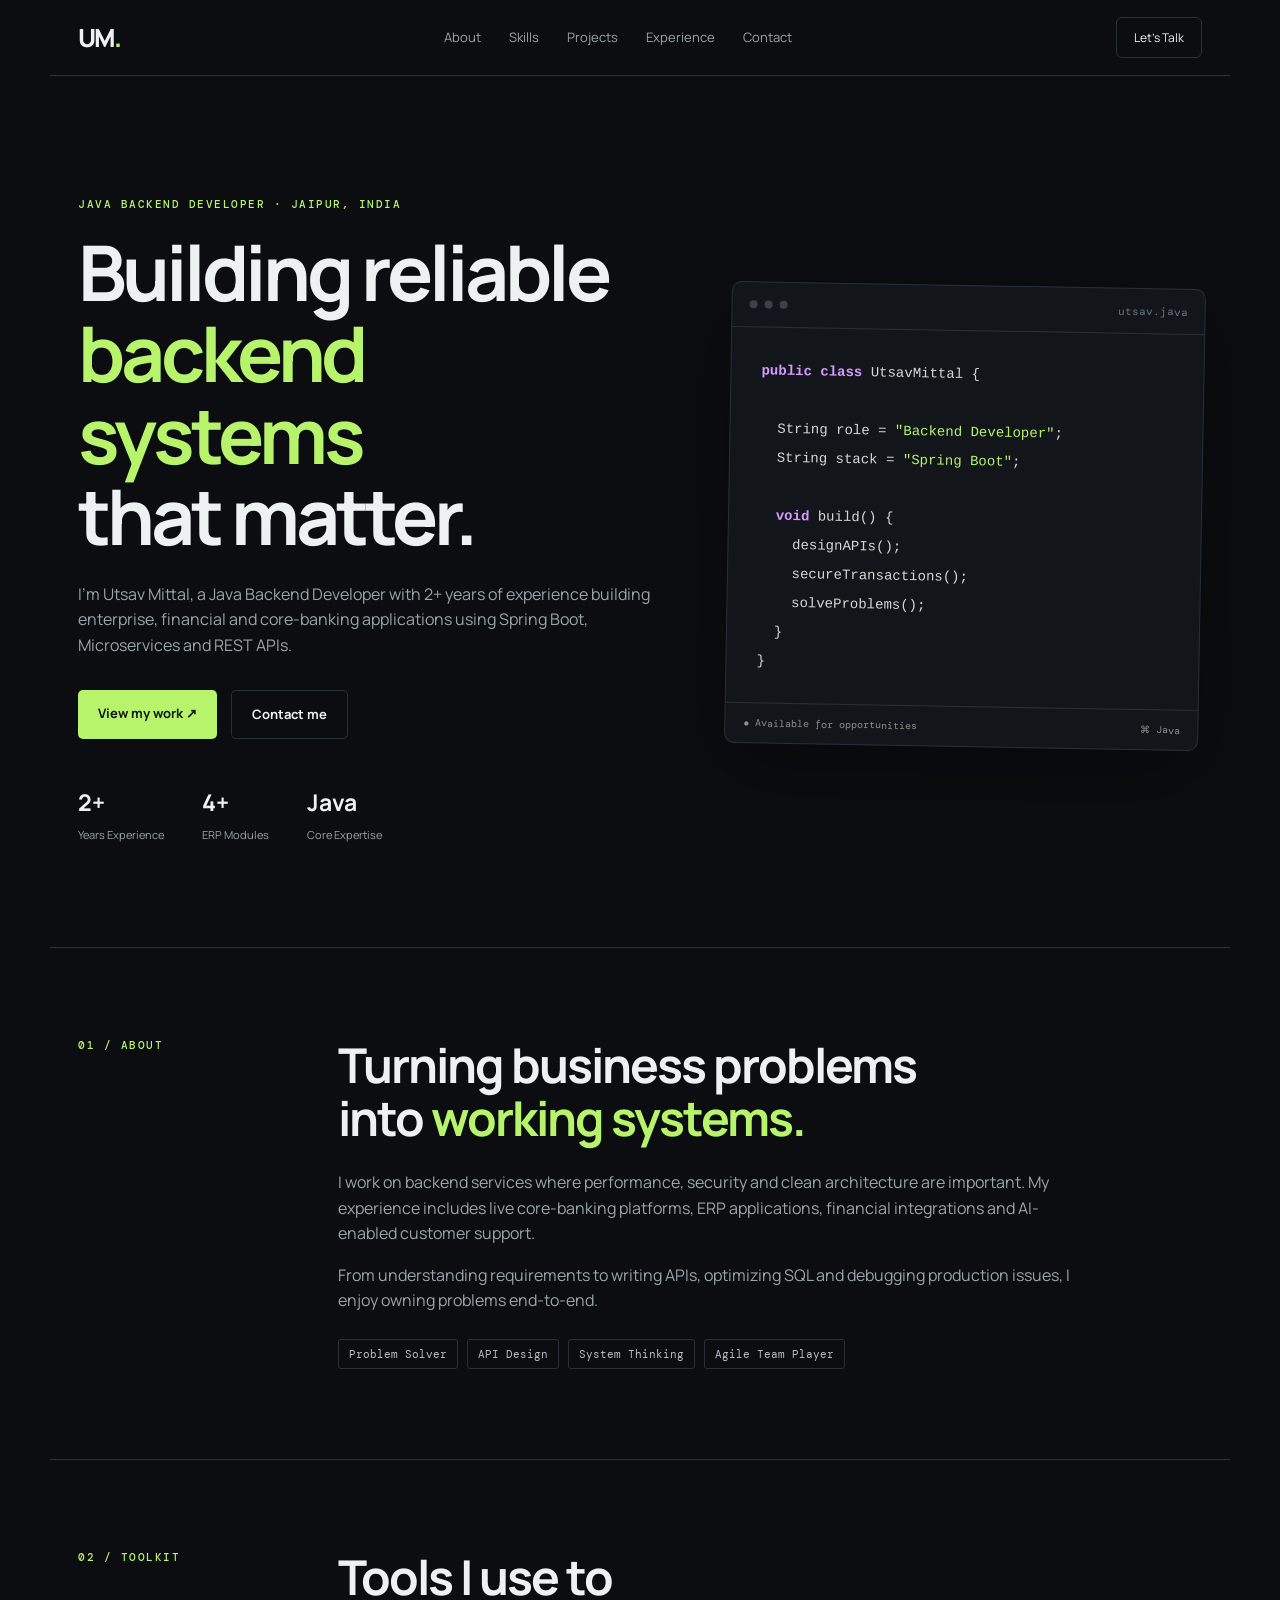
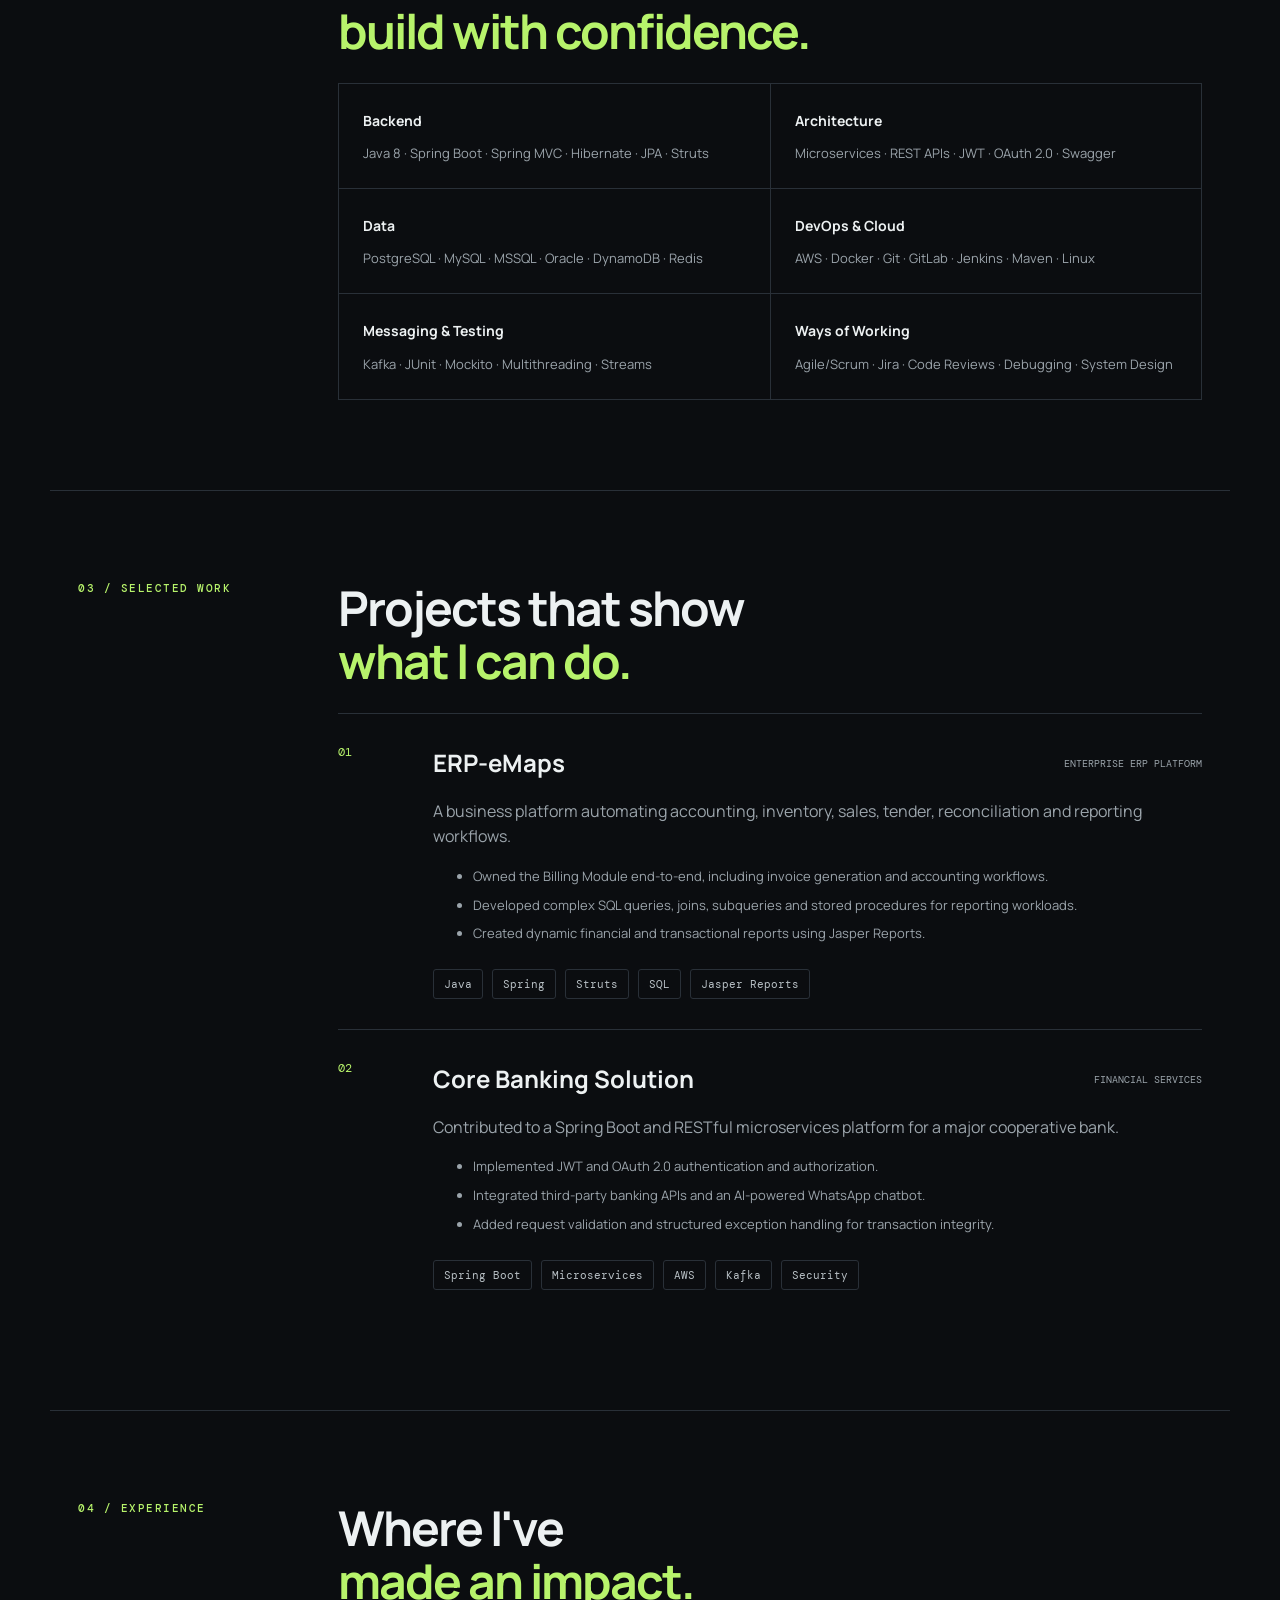
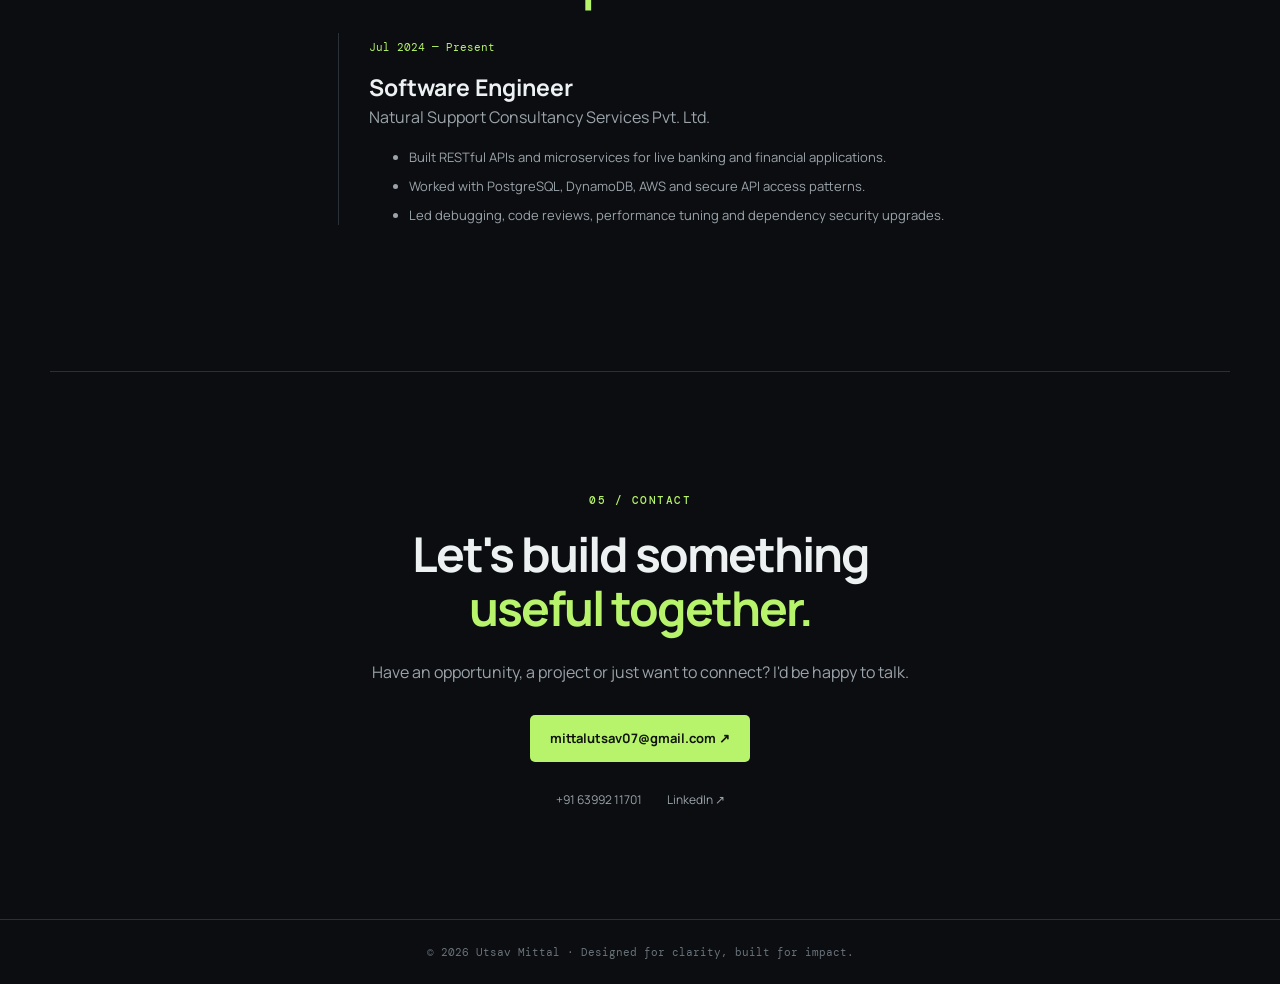
==== index.html @ 53b6adb3 "Add files via upload" ====
<!DOCTYPE html>
<html lang="en">
<head>
  <meta charset="UTF-8">
  <meta name="viewport" content="width=device-width, initial-scale=1.0">
  <title>Utsav Mittal | Java Backend Developer</title>
  <meta name="description" content="Portfolio of Utsav Mittal, Java Backend Developer specializing in Spring Boot, Microservices and Core Banking Systems.">
  <link rel="stylesheet" href="style.css">
</head>
<body>
  <header class="nav">
    <a class="brand" href="#home">UM<span>.</span></a>
    <nav>
      <a href="#about">About</a>
      <a href="#skills">Skills</a>
      <a href="#projects">Projects</a>
      <a href="#experience">Experience</a>
      <a href="#contact">Contact</a>
    </nav>
    <a class="nav-btn" href="mailto:mittalutsav07@gmail.com">Let's Talk</a>
  </header>

  <main>
    <section id="home" class="hero">
      <div class="hero-copy">
        <p class="eyebrow">JAVA BACKEND DEVELOPER · JAIPUR, INDIA</p>
        <h1>Building reliable<br><span>backend systems</span><br>that matter.</h1>
        <p class="lead">I’m Utsav Mittal, a Java Backend Developer with 2+ years of experience building enterprise, financial and core-banking applications using Spring Boot, Microservices and REST APIs.</p>
        <div class="actions">
          <a class="primary" href="#projects">View my work <span>↗</span></a>
          <a class="secondary" href="mailto:mittalutsav07@gmail.com">Contact me</a>
        </div>
        <div class="quick-stats">
          <div><strong>2+</strong><small>Years Experience</small></div>
          <div><strong>4+</strong><small>ERP Modules</small></div>
          <div><strong>Java</strong><small>Core Expertise</small></div>
        </div>
      </div>
      <div class="hero-card">
        <div class="terminal-top"><i></i><i></i><i></i><span>utsav.java</span></div>
        <pre><code><b>public class</b> UtsavMittal {

  String role = <em>"Backend Developer"</em>;
  String stack = <em>"Spring Boot"</em>;

  <b>void</b> build() {
    designAPIs();
    secureTransactions();
    solveProblems();
  }
}</code></pre>
        <div class="card-footer"><span>● Available for opportunities</span><span>⌘ Java</span></div>
      </div>
    </section>

    <section id="about" class="section about">
      <div class="section-label">01 / ABOUT</div>
      <div>
        <h2>Turning business problems<br>into <span>working systems.</span></h2>
        <p>I work on backend services where performance, security and clean architecture are important. My experience includes live core-banking platforms, ERP applications, financial integrations and AI-enabled customer support.</p>
        <p>From understanding requirements to writing APIs, optimizing SQL and debugging production issues, I enjoy owning problems end-to-end.</p>
        <div class="tags"><span>Problem Solver</span><span>API Design</span><span>System Thinking</span><span>Agile Team Player</span></div>
      </div>
    </section>

    <section id="skills" class="section">
      <div class="section-label">02 / TOOLKIT</div>
      <div>
        <h2>Tools I use to<br><span>build with confidence.</span></h2>
        <div class="skill-grid">
          <article><b>Backend</b><p>Java 8 · Spring Boot · Spring MVC · Hibernate · JPA · Struts</p></article>
          <article><b>Architecture</b><p>Microservices · REST APIs · JWT · OAuth 2.0 · Swagger</p></article>
          <article><b>Data</b><p>PostgreSQL · MySQL · MSSQL · Oracle · DynamoDB · Redis</p></article>
          <article><b>DevOps & Cloud</b><p>AWS · Docker · Git · GitLab · Jenkins · Maven · Linux</p></article>
          <article><b>Messaging & Testing</b><p>Kafka · JUnit · Mockito · Multithreading · Streams</p></article>
          <article><b>Ways of Working</b><p>Agile/Scrum · Jira · Code Reviews · Debugging · System Design</p></article>
        </div>
      </div>
    </section>

    <section id="projects" class="section projects">
      <div class="section-label">03 / SELECTED WORK</div>
      <div>
        <h2>Projects that show<br><span>what I can do.</span></h2>
        <article class="project">
          <div class="project-number">01</div>
          <div class="project-body">
            <div class="project-head"><h3>ERP-eMaps</h3><span>Enterprise ERP Platform</span></div>
            <p>A business platform automating accounting, inventory, sales, tender, reconciliation and reporting workflows.</p>
            <ul><li>Owned the Billing Module end-to-end, including invoice generation and accounting workflows.</li><li>Developed complex SQL queries, joins, subqueries and stored procedures for reporting workloads.</li><li>Created dynamic financial and transactional reports using Jasper Reports.</li></ul>
            <div class="project-tags"><span>Java</span><span>Spring</span><span>Struts</span><span>SQL</span><span>Jasper Reports</span></div>
          </div>
        </article>
        <article class="project">
          <div class="project-number">02</div>
          <div class="project-body">
            <div class="project-head"><h3>Core Banking Solution</h3><span>Financial Services</span></div>
            <p>Contributed to a Spring Boot and RESTful microservices platform for a major cooperative bank.</p>
            <ul><li>Implemented JWT and OAuth 2.0 authentication and authorization.</li><li>Integrated third-party banking APIs and an AI-powered WhatsApp chatbot.</li><li>Added request validation and structured exception handling for transaction integrity.</li></ul>
            <div class="project-tags"><span>Spring Boot</span><span>Microservices</span><span>AWS</span><span>Kafka</span><span>Security</span></div>
          </div>
        </article>
      </div>
    </section>

    <section id="experience" class="section experience">
      <div class="section-label">04 / EXPERIENCE</div>
      <div>
        <h2>Where I've<br><span>made an impact.</span></h2>
        <div class="timeline">
          <div class="time-item"><span>Jul 2024 — Present</span><h3>Software Engineer</h3><p>Natural Support Consultancy Services Pvt. Ltd.</p><ul><li>Built RESTful APIs and microservices for live banking and financial applications.</li><li>Worked with PostgreSQL, DynamoDB, AWS and secure API access patterns.</li><li>Led debugging, code reviews, performance tuning and dependency security upgrades.</li></ul></div>
        </div>
      </div>
    </section>

    <section id="contact" class="contact">
      <p class="eyebrow">05 / CONTACT</p>
      <h2>Let's build something<br><span>useful together.</span></h2>
      <p>Have an opportunity, a project or just want to connect? I'd be happy to talk.</p>
      <a class="primary" href="mailto:mittalutsav07@gmail.com">mittalutsav07@gmail.com ↗</a>
      <div class="contact-links"><a href="tel:6399211701">+91 63992 11701</a><a href="https://linkedin.com/in/utsav-mittal-8a2a79371" target="_blank">LinkedIn ↗</a></div>
    </section>
  </main>
  <footer>© 2026 Utsav Mittal · Designed for clarity, built for impact.</footer>
  <script src="script.js"></script>
</body>
</html>
---- style.css ----
@import url('https://fonts.googleapis.com/css2?family=DM+Mono:wght@400;500&family=Manrope:wght@400;500;600;700;800&display=swap');
:root{--bg:#0b0d10;--panel:#12161b;--text:#edf1f2;--muted:#9ba4ab;--line:#293038;--accent:#b7f36b}
*{box-sizing:border-box}html{scroll-behavior:smooth}body{margin:0;background:var(--bg);color:var(--text);font-family:Manrope,Arial,sans-serif;line-height:1.6}a{color:inherit;text-decoration:none}.nav{height:76px;display:flex;align-items:center;justify-content:space-between;max-width:1180px;margin:auto;padding:0 28px;border-bottom:1px solid var(--line)}.brand{font-size:25px;font-weight:800;letter-spacing:-2px}.brand span,h1 span,h2 span{color:var(--accent)}nav{display:flex;gap:28px;color:var(--muted);font-size:13px}nav a:hover{color:var(--text)}.nav-btn{border:1px solid var(--line);padding:10px 17px;border-radius:6px;font-size:12px}.hero{max-width:1180px;margin:auto;padding:110px 28px 100px;display:grid;grid-template-columns:1.1fr .9fr;gap:70px;align-items:center}.eyebrow,.section-label{font:500 11px 'DM Mono',monospace;letter-spacing:1.5px;color:var(--accent)}h1{font-size:clamp(45px,6vw,78px);line-height:1.06;letter-spacing:-4px;margin:20px 0 25px}h2{font-size:clamp(30px,4vw,48px);line-height:1.12;letter-spacing:-2px;margin:0 0 25px}.lead{color:var(--muted);max-width:590px;font-size:16px}.actions{display:flex;gap:14px;margin:32px 0 45px}.primary,.secondary{display:inline-block;padding:13px 20px;border-radius:5px;font-size:13px;font-weight:700}.primary{background:var(--accent);color:#10140c}.secondary{border:1px solid var(--line)}.quick-stats{display:flex;gap:38px}.quick-stats strong{display:block;font-size:23px}.quick-stats small{color:var(--muted);font-size:11px}.hero-card{background:var(--panel);border:1px solid var(--line);border-radius:10px;box-shadow:0 25px 80px #0005;overflow:hidden;transform:rotate(1deg)}.terminal-top{height:45px;border-bottom:1px solid var(--line);display:flex;align-items:center;gap:7px;padding:0 17px;color:#68727a;font:11px 'DM Mono'}.terminal-top i{width:8px;height:8px;border-radius:50%;background:#39424a}.terminal-top span{margin-left:auto}.hero-card pre{padding:28px 30px;margin:0;min-height:280px;font:14px/2 'DM Mono',monospace;color:#d3d9d5}.hero-card b{color:#d49bff}.hero-card em{color:var(--accent);font-style:normal}.card-footer{border-top:1px solid var(--line);padding:13px 18px;font:10px 'DM Mono';color:#87918a;display:flex;justify-content:space-between}.section{max-width:1180px;margin:auto;padding:90px 28px;display:grid;grid-template-columns:190px 1fr;gap:70px;border-top:1px solid var(--line)}.section p{color:var(--muted);max-width:750px}.tags,.project-tags{display:flex;flex-wrap:wrap;gap:9px;margin-top:25px}.tags span,.project-tags span{font:11px 'DM Mono';border:1px solid var(--line);padding:7px 10px;border-radius:3px;color:#b8c0c5}.skill-grid{display:grid;grid-template-columns:repeat(2,1fr);gap:1px;background:var(--line);border:1px solid var(--line)}.skill-grid article{background:var(--bg);padding:24px}.skill-grid b{font-size:14px}.skill-grid p{font-size:13px;margin:10px 0 0}.project{display:grid;grid-template-columns:70px 1fr;gap:25px;padding:30px 0;border-top:1px solid var(--line)}.project-number{font:12px 'DM Mono';color:var(--accent)}.project-head{display:flex;justify-content:space-between;gap:15px;align-items:center}.project h3{font-size:24px;margin:0}.project-head span{font:10px 'DM Mono';color:var(--muted);text-transform:uppercase}.project li{color:var(--muted);font-size:13px;margin:8px 0}.timeline{border-left:1px solid var(--line);padding-left:30px}.time-item>span{font:11px 'DM Mono';color:var(--accent)}.time-item h3{font-size:23px;margin:10px 0 0}.time-item p{margin-top:0}.time-item li{color:var(--muted);font-size:13px;margin:8px 0}.contact{max-width:1180px;margin:40px auto 0;padding:110px 28px;text-align:center;border-top:1px solid var(--line)}.contact h2{margin-top:20px}.contact>p:not(.eyebrow){color:var(--muted);margin:0 auto 30px}.contact-links{display:flex;justify-content:center;gap:25px;margin-top:28px;color:var(--muted);font-size:12px}.contact-links a:hover{color:var(--accent)}footer{text-align:center;border-top:1px solid var(--line);padding:25px;color:#69737b;font:11px 'DM Mono'}@media(max-width:800px){nav{display:none}.hero{grid-template-columns:1fr;padding-top:70px;gap:35px}.hero-card{transform:none}.section{grid-template-columns:1fr;gap:25px;padding:65px 28px}.section-label{margin-bottom:0}.skill-grid{grid-template-columns:1fr}.project-head{display:block}.project-head span{display:block;margin-top:8px}.project{grid-template-columns:35px 1fr}.quick-stats{gap:20px}.nav{padding:0 20px}.hero{padding-left:20px;padding-right:20px}.contact{padding:75px 20px}}
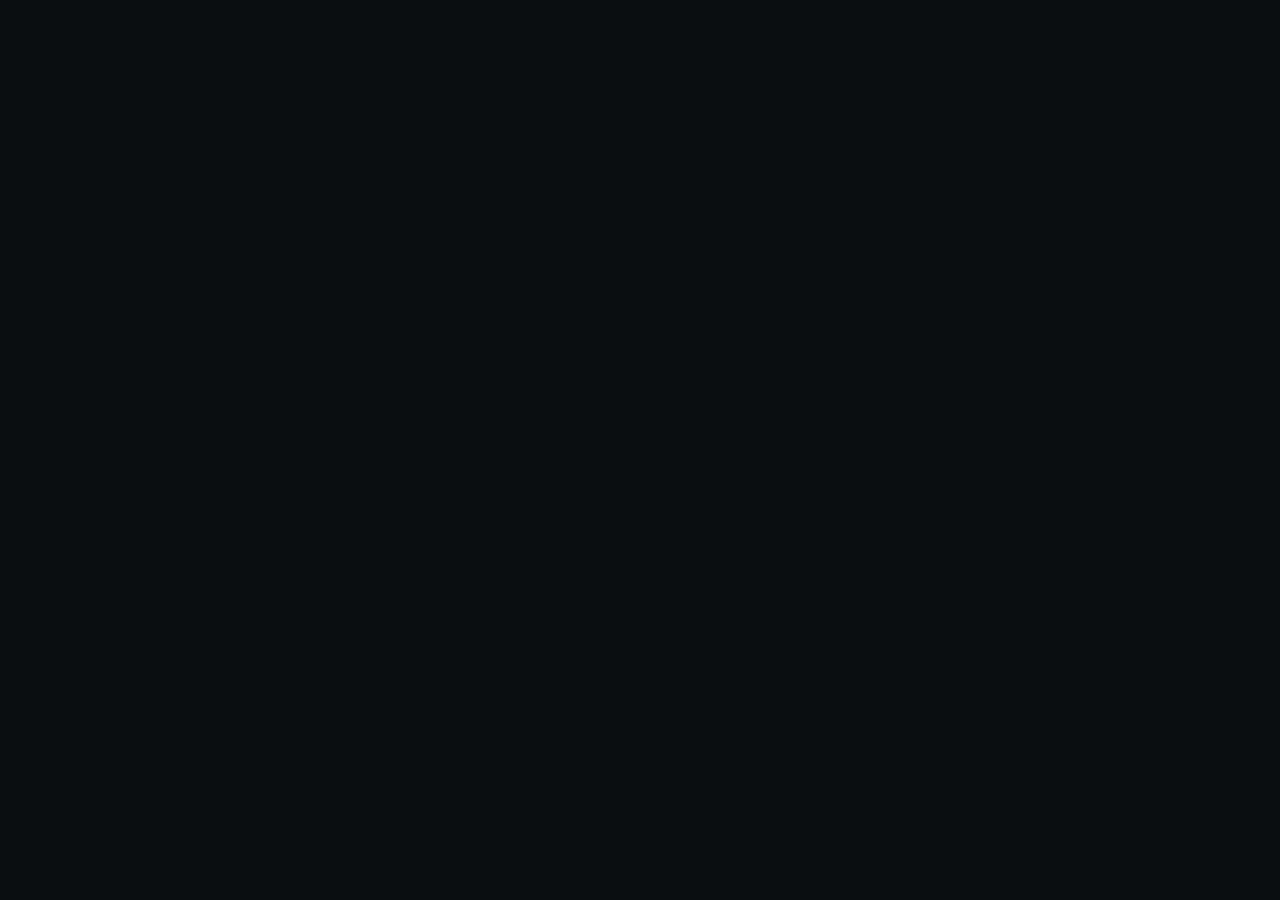
==== commit af6d6942: "Add files via upload" ====
--- a/index.html
+++ b/index.html
@@ -1,127 +1,5 @@
-<!DOCTYPE html>
-<html lang="en">
-<head>
-  <meta charset="UTF-8">
-  <meta name="viewport" content="width=device-width, initial-scale=1.0">
-  <title>Utsav Mittal | Java Backend Developer</title>
-  <meta name="description" content="Portfolio of Utsav Mittal, Java Backend Developer specializing in Spring Boot, Microservices and Core Banking Systems.">
-  <link rel="stylesheet" href="style.css">
-</head>
-<body>
-  <header class="nav">
-    <a class="brand" href="#home">UM<span>.</span></a>
-    <nav>
-      <a href="#about">About</a>
-      <a href="#skills">Skills</a>
-      <a href="#projects">Projects</a>
-      <a href="#experience">Experience</a>
-      <a href="#contact">Contact</a>
-    </nav>
-    <a class="nav-btn" href="mailto:mittalutsav07@gmail.com">Let's Talk</a>
-  </header>
-
-  <main>
-    <section id="home" class="hero">
-      <div class="hero-copy">
-        <p class="eyebrow">JAVA BACKEND DEVELOPER · JAIPUR, INDIA</p>
-        <h1>Building reliable<br><span>backend systems</span><br>that matter.</h1>
-        <p class="lead">I’m Utsav Mittal, a Java Backend Developer with 2+ years of experience building enterprise, financial and core-banking applications using Spring Boot, Microservices and REST APIs.</p>
-        <div class="actions">
-          <a class="primary" href="#projects">View my work <span>↗</span></a>
-          <a class="secondary" href="mailto:mittalutsav07@gmail.com">Contact me</a>
-        </div>
-        <div class="quick-stats">
-          <div><strong>2+</strong><small>Years Experience</small></div>
-          <div><strong>4+</strong><small>ERP Modules</small></div>
-          <div><strong>Java</strong><small>Core Expertise</small></div>
-        </div>
-      </div>
-      <div class="hero-card">
-        <div class="terminal-top"><i></i><i></i><i></i><span>utsav.java</span></div>
-        <pre><code><b>public class</b> UtsavMittal {
-
-  String role = <em>"Backend Developer"</em>;
-  String stack = <em>"Spring Boot"</em>;
-
-  <b>void</b> build() {
-    designAPIs();
-    secureTransactions();
-    solveProblems();
-  }
-}</code></pre>
-        <div class="card-footer"><span>● Available for opportunities</span><span>⌘ Java</span></div>
-      </div>
-    </section>
-
-    <section id="about" class="section about">
-      <div class="section-label">01 / ABOUT</div>
-      <div>
-        <h2>Turning business problems<br>into <span>working systems.</span></h2>
-        <p>I work on backend services where performance, security and clean architecture are important. My experience includes live core-banking platforms, ERP applications, financial integrations and AI-enabled customer support.</p>
-        <p>From understanding requirements to writing APIs, optimizing SQL and debugging production issues, I enjoy owning problems end-to-end.</p>
-        <div class="tags"><span>Problem Solver</span><span>API Design</span><span>System Thinking</span><span>Agile Team Player</span></div>
-      </div>
-    </section>
-
-    <section id="skills" class="section">
-      <div class="section-label">02 / TOOLKIT</div>
-      <div>
-        <h2>Tools I use to<br><span>build with confidence.</span></h2>
-        <div class="skill-grid">
-          <article><b>Backend</b><p>Java 8 · Spring Boot · Spring MVC · Hibernate · JPA · Struts</p></article>
-          <article><b>Architecture</b><p>Microservices · REST APIs · JWT · OAuth 2.0 · Swagger</p></article>
-          <article><b>Data</b><p>PostgreSQL · MySQL · MSSQL · Oracle · DynamoDB · Redis</p></article>
-          <article><b>DevOps & Cloud</b><p>AWS · Docker · Git · GitLab · Jenkins · Maven · Linux</p></article>
-          <article><b>Messaging & Testing</b><p>Kafka · JUnit · Mockito · Multithreading · Streams</p></article>
-          <article><b>Ways of Working</b><p>Agile/Scrum · Jira · Code Reviews · Debugging · System Design</p></article>
-        </div>
-      </div>
-    </section>
-
-    <section id="projects" class="section projects">
-      <div class="section-label">03 / SELECTED WORK</div>
-      <div>
-        <h2>Projects that show<br><span>what I can do.</span></h2>
-        <article class="project">
-          <div class="project-number">01</div>
-          <div class="project-body">
-            <div class="project-head"><h3>ERP-eMaps</h3><span>Enterprise ERP Platform</span></div>
-            <p>A business platform automating accounting, inventory, sales, tender, reconciliation and reporting workflows.</p>
-            <ul><li>Owned the Billing Module end-to-end, including invoice generation and accounting workflows.</li><li>Developed complex SQL queries, joins, subqueries and stored procedures for reporting workloads.</li><li>Created dynamic financial and transactional reports using Jasper Reports.</li></ul>
-            <div class="project-tags"><span>Java</span><span>Spring</span><span>Struts</span><span>SQL</span><span>Jasper Reports</span></div>
-          </div>
-        </article>
-        <article class="project">
-          <div class="project-number">02</div>
-          <div class="project-body">
-            <div class="project-head"><h3>Core Banking Solution</h3><span>Financial Services</span></div>
-            <p>Contributed to a Spring Boot and RESTful microservices platform for a major cooperative bank.</p>
-            <ul><li>Implemented JWT and OAuth 2.0 authentication and authorization.</li><li>Integrated third-party banking APIs and an AI-powered WhatsApp chatbot.</li><li>Added request validation and structured exception handling for transaction integrity.</li></ul>
-            <div class="project-tags"><span>Spring Boot</span><span>Microservices</span><span>AWS</span><span>Kafka</span><span>Security</span></div>
-          </div>
-        </article>
-      </div>
-    </section>
-
-    <section id="experience" class="section experience">
-      <div class="section-label">04 / EXPERIENCE</div>
-      <div>
-        <h2>Where I've<br><span>made an impact.</span></h2>
-        <div class="timeline">
-          <div class="time-item"><span>Jul 2024 — Present</span><h3>Software Engineer</h3><p>Natural Support Consultancy Services Pvt. Ltd.</p><ul><li>Built RESTful APIs and microservices for live banking and financial applications.</li><li>Worked with PostgreSQL, DynamoDB, AWS and secure API access patterns.</li><li>Led debugging, code reviews, performance tuning and dependency security upgrades.</li></ul></div>
-        </div>
-      </div>
-    </section>
-
-    <section id="contact" class="contact">
-      <p class="eyebrow">05 / CONTACT</p>
-      <h2>Let's build something<br><span>useful together.</span></h2>
-      <p>Have an opportunity, a project or just want to connect? I'd be happy to talk.</p>
-      <a class="primary" href="mailto:mittalutsav07@gmail.com">mittalutsav07@gmail.com ↗</a>
-      <div class="contact-links"><a href="tel:6399211701">+91 63992 11701</a><a href="https://linkedin.com/in/utsav-mittal-8a2a79371" target="_blank">LinkedIn ↗</a></div>
-    </section>
-  </main>
-  <footer>© 2026 Utsav Mittal · Designed for clarity, built for impact.</footer>
-  <script src="script.js"></script>
-</body>
-</html>+<!doctype html><html><head><meta charset="UTF-8"><meta name="viewport" content="width=device-width,initial-scale=1"><title>Utsav Mittal | Portfolio</title><link rel="stylesheet" href="styles.css"></head><body><div id="root"></div><script>
+const data={v1:{label:'V1 · Clean',intro:'Building reliable backend systems that matter.',desc:'Java Backend Developer with 2+ years of experience building enterprise, financial and core-banking applications using Spring Boot, Microservices and REST APIs.',accent:'clean'},v2:{label:'V2 · Minimal',intro:'Simple interfaces. Strong backend thinking.',desc:'A focused portfolio for quick recruiter scanning, highlighting Java, Spring Boot, SQL and enterprise application experience.',accent:'minimal'},v3:{label:'V3 · Case Studies',intro:'Engineering secure systems for real-world problems.',desc:'I design APIs, services and integrations that turn complex business workflows into dependable products—with a focus on security, performance and maintainability.',accent:'case'}};
+let v=(location.pathname.match(/\/(v2|v3)(?:\/|$)/)||[])[1]||'v1';
+function render(){let d=data[v];document.body.innerHTML='<div class="app '+d.accent+'"><header class="nav"><a class="brand" href="/">UM<span>.</span></a><nav><a href="#about">About</a><a href="#skills">Skills</a><a href="#projects">Projects</a><a href="#experience">Experience</a><a href="#contact">Contact</a></nav><div class="version-switch">'+['v1','v2','v3'].map(x=>'<button class="'+(x==v?'active':'')+'" onclick="location.href=\''+(x=='v1'?'/':'/'+x+'/')+'\'">'+x.toUpperCase()+'</button>').join('')+'</div></header><main><section id="home" class="hero"><div><p class="eyebrow">JAVA BACKEND DEVELOPER · JAIPUR, INDIA</p><h1>'+d.intro+'</h1><p class="lead">'+d.desc+'</p><div class="actions"><a class="primary" href="#projects">View my work ↗</a><a class="secondary" href="mailto:mittalutsav07@gmail.com">Contact me</a></div><div class="stats"><div><b>2+</b><small>Years Experience</small></div><div><b>4+</b><small>ERP Modules</small></div><div><b>Java</b><small>Core Expertise</small></div></div></div><div class="terminal"><div class="dots"><i></i><i></i><i></i><span>UtsavMittal.java</span></div><pre><code><b>public class</b> UtsavMittal {\n\n String role = <em>"Backend Developer"</em>;\n String stack = <em>"Spring Boot"</em>;\n\n <b>void</b> build() {\n designAPIs();\n secureTransactions();\n solveProblems();\n }\n}</code></pre><div class="terminal-foot">● Available for opportunities <span>⌘ Java</span></div></div></section><section id="about" class="section"><label>01 / ABOUT</label><div><h2>Turning business problems into <span>working systems.</span></h2><p>I work on backend services where performance, security and clean architecture are important. My experience includes live core-banking platforms, ERP applications, financial integrations and AI-enabled customer support.</p><p>From understanding requirements to writing APIs, optimizing SQL and debugging production issues, I enjoy owning problems end-to-end.</p><div class="tags"><span>Problem Solver</span><span>API Design</span><span>System Thinking</span><span>Agile Team Player</span></div></div></section><section id="skills" class="section"><label>02 / TOOLKIT</label><div><h2>Tools I use to <span>build with confidence.</span></h2><div class="grid">'+[['Backend','Java 8 · Spring Boot · Spring MVC · Hibernate · JPA · Struts'],['Architecture','Microservices · REST APIs · JWT · OAuth 2.0 · Swagger'],['Data','PostgreSQL · MySQL · MSSQL · Oracle · DynamoDB · Redis'],['DevOps & Cloud','AWS · Docker · Git · GitLab · Jenkins · Maven · Linux'],['Messaging & Testing','Kafka · JUnit · Mockito · Multithreading · Streams'],['Ways of Working','Agile/Scrum · Jira · Code Reviews · Debugging · System Design']].map(x=>'<article><b>'+x[0]+'</b><p>'+x[1]+'</p></article>').join('')+'</div></div></section><section id="projects" class="section"><label>03 / SELECTED WORK</label><div><h2>Projects that show <span>what I can do.</span></h2><article class="project"><div class="num">01</div><div><div class="project-title"><h3>ERP-eMaps</h3><span>Enterprise ERP Platform</span></div><p>A business platform automating accounting, inventory, sales, tender, reconciliation and reporting workflows.</p><ul><li>Owned Billing Module end-to-end, including invoice generation and accounting workflows.</li><li>Developed complex SQL queries, joins, subqueries and stored procedures.</li><li>Created dynamic financial and transactional reports using Jasper Reports.</li></ul><div class="tags"><span>Java</span><span>Spring</span><span>Struts</span><span>SQL</span></div></div></article><article class="project"><div class="num">02</div><div><div class="project-title"><h3>Core Banking Solution</h3><span>Financial Services</span></div><p>A Spring Boot and RESTful microservices platform for a major cooperative bank.</p><ul><li>Implemented JWT and OAuth 2.0 authentication and authorization.</li><li>Integrated third-party banking APIs and an AI-powered WhatsApp chatbot.</li><li>Added request validation and structured exception handling.</li></ul><div class="tags"><span>Spring Boot</span><span>Microservices</span><span>AWS</span><span>Kafka</span></div></div></article></div></section><section id="experience" class="section"><label>04 / EXPERIENCE</label><div><h2>Where I've <span>made an impact.</span></h2><div class="timeline"><small>JUL 2024 — PRESENT</small><h3>Software Engineer</h3><p>Natural Support Consultancy Services Pvt. Ltd.</p><ul><li>Built RESTful APIs and microservices for live banking and financial applications.</li><li>Worked with PostgreSQL, DynamoDB, AWS and secure API access patterns.</li><li>Led debugging, code reviews, performance tuning and dependency security upgrades.</li></ul></div></div></section><section id="contact" class="contact"><p class="eyebrow">05 / CONTACT</p><h2>Let's build something <span>useful together.</span></h2><p>Have an opportunity, a project or just want to connect? I'd be happy to talk.</p><a class="primary" href="mailto:mittalutsav07@gmail.com">mittalutsav07@gmail.com ↗</a><div class="contact-links"><a href="tel:6399211701">+91 63992 11701</a><a href="https://linkedin.com/in/utsav-mittal-8a2a79371" target="_blank">LinkedIn ↗</a></div></section></main><footer>© 2026 Utsav Mittal · '+d.label+'</footer></div>'}render();
+</script></body></html>
--- a/styles.css
+++ b/styles.css
@@ -0,0 +1,4 @@
+@import url('https://fonts.googleapis.com/css2?family=DM+Mono:wght@400;500&family=Manrope:wght@400;500;600;700;800&display=swap');
+:root{--bg:#0b0d10;--panel:#12161b;--text:#edf1f2;--muted:#9ba4ab;--line:#293038;--accent:#b7f36b}*{box-sizing:border-box}html{scroll-behavior:smooth}body{margin:0;background:var(--bg);color:var(--text);font-family:Manrope,Arial,sans-serif;line-height:1.6}a{color:inherit;text-decoration:none}.nav{height:76px;display:flex;align-items:center;justify-content:space-between;max-width:1180px;margin:auto;padding:0 28px;border-bottom:1px solid var(--line);position:sticky;top:0;background:#0b0d10eF;backdrop-filter:blur(12px);z-index:5}.brand{font-size:25px;font-weight:800;letter-spacing:-2px}.brand span,h1 span,h2 span{color:var(--accent)}nav{display:flex;gap:24px;color:var(--muted);font-size:13px}nav a:hover{color:var(--text)}.version-switch{display:flex;border:1px solid var(--line);border-radius:7px;padding:3px;gap:3px}.version-switch button{background:none;color:var(--muted);border:0;border-radius:4px;padding:7px 9px;font:11px 'DM Mono';cursor:pointer}.version-switch button.active{background:var(--accent);color:#10140c}.hero{max-width:1180px;margin:auto;padding:100px 28px;display:grid;grid-template-columns:1.1fr .9fr;gap:70px;align-items:center}.eyebrow,.section>label{font:500 11px 'DM Mono';letter-spacing:1.5px;color:var(--accent)}h1{font-size:clamp(45px,6vw,78px);line-height:1.06;letter-spacing:-4px;margin:20px 0 25px}.lead{color:var(--muted);max-width:590px;font-size:16px}.actions{display:flex;gap:14px;margin:32px 0 45px}.primary,.secondary{display:inline-block;padding:13px 20px;border-radius:5px;font-size:13px;font-weight:700}.primary{background:var(--accent);color:#10140c}.secondary{border:1px solid var(--line)}.stats{display:flex;gap:38px}.stats b{display:block;font-size:23px}.stats small{color:var(--muted);font-size:11px}.terminal{background:var(--panel);border:1px solid var(--line);border-radius:10px;overflow:hidden;box-shadow:0 25px 80px #0005}.dots{height:45px;border-bottom:1px solid var(--line);display:flex;align-items:center;gap:7px;padding:0 17px;color:#68727a;font:11px 'DM Mono'}.dots i{width:8px;height:8px;border-radius:50%;background:#39424a}.dots span{margin-left:auto}.terminal pre{padding:28px 30px;margin:0;min-height:280px;font:14px/2 'DM Mono';color:#d3d9d5}.terminal b{color:#d49bff}.terminal em{color:var(--accent);font-style:normal}.terminal-foot{border-top:1px solid var(--line);padding:13px 18px;font:10px 'DM Mono';color:#87918a;display:flex;justify-content:space-between}.section{max-width:1180px;margin:auto;padding:90px 28px;display:grid;grid-template-columns:190px 1fr;gap:70px;border-top:1px solid var(--line)}h2{font-size:clamp(30px,4vw,48px);line-height:1.12;letter-spacing:-2px;margin:0 0 25px}.section p{color:var(--muted);max-width:750px}.tags{display:flex;flex-wrap:wrap;gap:9px;margin-top:25px}.tags span{font:11px 'DM Mono';border:1px solid var(--line);padding:7px 10px;border-radius:3px;color:#b8c0c5}.grid{display:grid;grid-template-columns:repeat(2,1fr);gap:1px;background:var(--line);border:1px solid var(--line)}.grid article{background:var(--bg);padding:24px}.grid b{font-size:14px}.grid p{font-size:13px;margin:10px 0 0}.project{display:grid;grid-template-columns:70px 1fr;gap:25px;padding:30px 0;border-top:1px solid var(--line)}.num{font:12px 'DM Mono';color:var(--accent)}.project-title{display:flex;justify-content:space-between;gap:15px;align-items:center}.project h3{font-size:24px;margin:0}.project-title span{font:10px 'DM Mono';color:var(--muted);text-transform:uppercase}.project li,.timeline li{color:var(--muted);font-size:13px;margin:8px 0}.timeline{border-left:1px solid var(--line);padding-left:30px}.timeline small{font:11px 'DM Mono';color:var(--accent)}.timeline h3{font-size:23px;margin:10px 0 0}.contact{max-width:1180px;margin:40px auto 0;padding:110px 28px;text-align:center;border-top:1px solid var(--line)}.contact>p:not(.eyebrow){color:var(--muted);margin:0 auto 30px}.contact-links{display:flex;justify-content:center;gap:25px;margin-top:28px;color:var(--muted);font-size:12px}footer{text-align:center;border-top:1px solid var(--line);padding:25px;color:#69737b;font:11px 'DM Mono'}@media(max-width:800px){nav{display:none}.nav{padding:0 20px}.hero{grid-template-columns:1fr;padding:70px 20px;gap:35px}.section{grid-template-columns:1fr;gap:25px;padding:65px 20px}.grid{grid-template-columns:1fr}.project-title{display:block}.project-title span{display:block;margin-top:8px}.project{grid-template-columns:35px 1fr}.stats{gap:20px}.contact{padding:75px 20px}.version-switch button{padding:6px 7px}}
+/* Version themes */
+.app.minimal{--accent:#7dd3fc;--bg:#f6f7f9;--panel:#fff;--text:#17202a;--muted:#66717d;--line:#dfe5ea}.app.minimal .nav{background:#f6f7f9ee}.app.minimal .terminal{box-shadow:0 20px 60px #17202a12}.app.minimal .primary{color:#07131a}.app.case{--accent:#ffb86b}.app.case .hero{grid-template-columns:1fr}.app.case .terminal{display:none}.app.case .section{max-width:1000px}.app.case h1{max-width:850px}.app.case .project{background:var(--panel);padding:28px;border:1px solid var(--line);margin:16px 0;border-radius:10px}.app.case .project-title h3{font-size:27px}
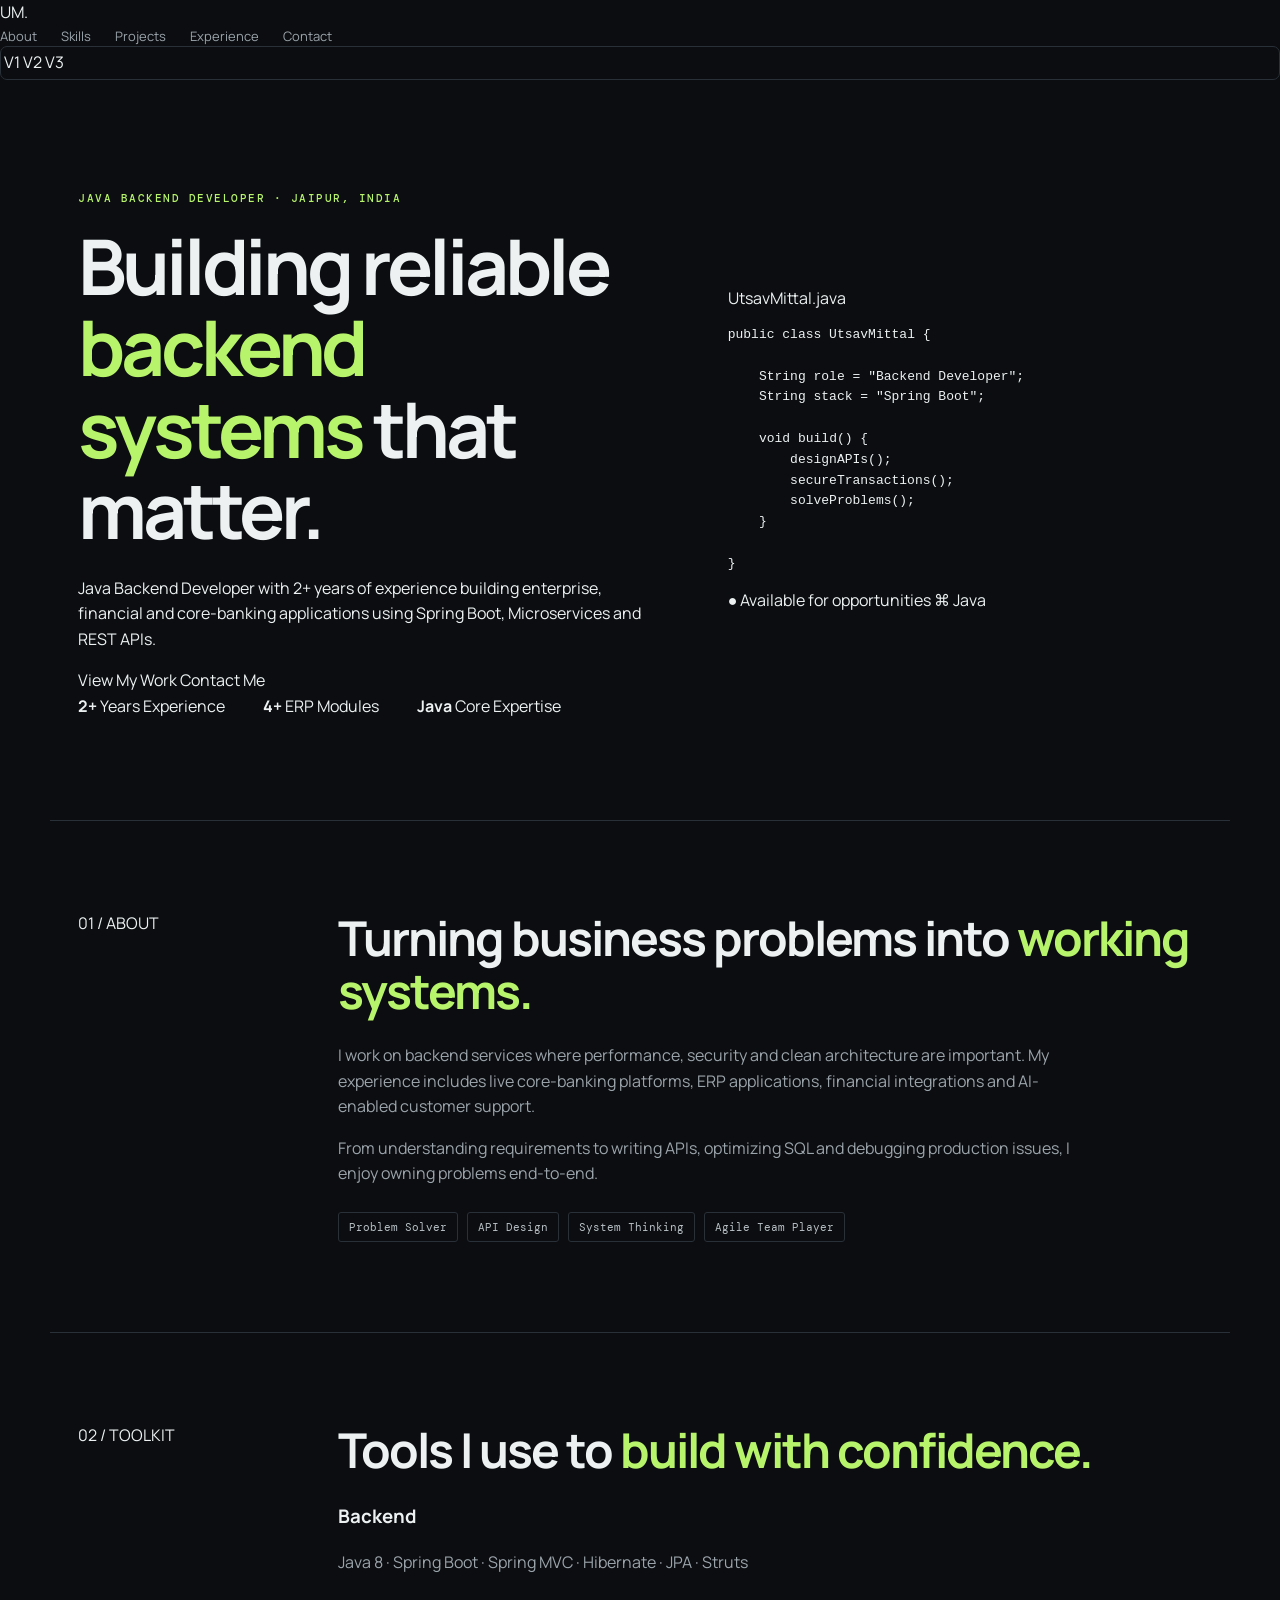
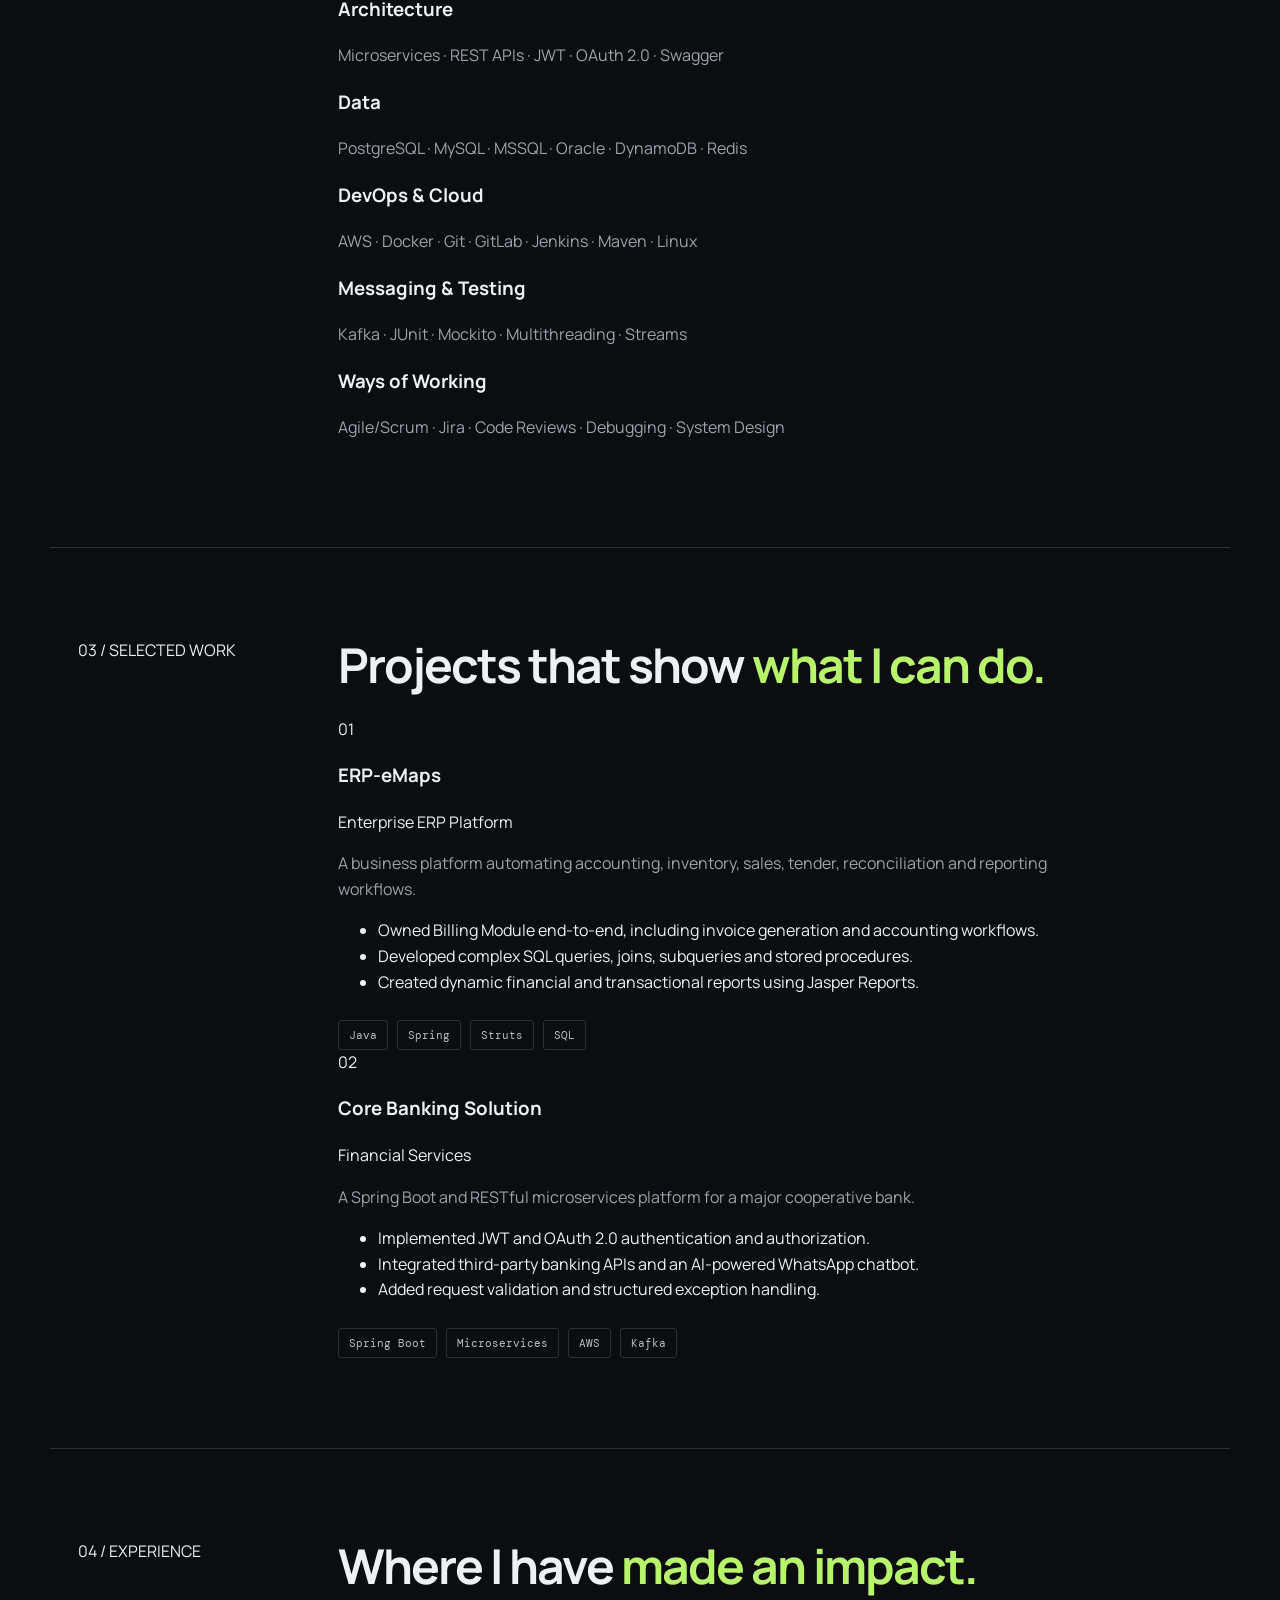
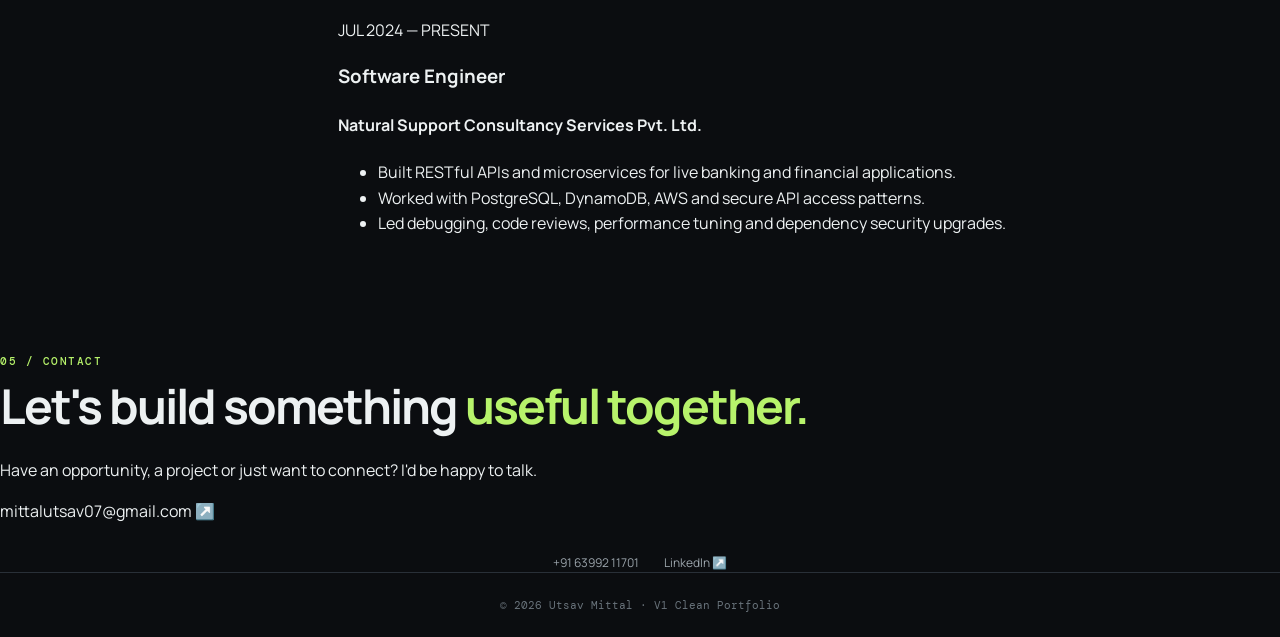
==== commit 1a099417: "Update index.html" ====
--- a/index.html
+++ b/index.html
@@ -1,5 +1,440 @@
-<!doctype html><html><head><meta charset="UTF-8"><meta name="viewport" content="width=device-width,initial-scale=1"><title>Utsav Mittal | Portfolio</title><link rel="stylesheet" href="styles.css"></head><body><div id="root"></div><script>
-const data={v1:{label:'V1 · Clean',intro:'Building reliable backend systems that matter.',desc:'Java Backend Developer with 2+ years of experience building enterprise, financial and core-banking applications using Spring Boot, Microservices and REST APIs.',accent:'clean'},v2:{label:'V2 · Minimal',intro:'Simple interfaces. Strong backend thinking.',desc:'A focused portfolio for quick recruiter scanning, highlighting Java, Spring Boot, SQL and enterprise application experience.',accent:'minimal'},v3:{label:'V3 · Case Studies',intro:'Engineering secure systems for real-world problems.',desc:'I design APIs, services and integrations that turn complex business workflows into dependable products—with a focus on security, performance and maintainability.',accent:'case'}};
-let v=(location.pathname.match(/\/(v2|v3)(?:\/|$)/)||[])[1]||'v1';
-function render(){let d=data[v];document.body.innerHTML='<div class="app '+d.accent+'"><header class="nav"><a class="brand" href="/">UM<span>.</span></a><nav><a href="#about">About</a><a href="#skills">Skills</a><a href="#projects">Projects</a><a href="#experience">Experience</a><a href="#contact">Contact</a></nav><div class="version-switch">'+['v1','v2','v3'].map(x=>'<button class="'+(x==v?'active':'')+'" onclick="location.href=\''+(x=='v1'?'/':'/'+x+'/')+'\'">'+x.toUpperCase()+'</button>').join('')+'</div></header><main><section id="home" class="hero"><div><p class="eyebrow">JAVA BACKEND DEVELOPER · JAIPUR, INDIA</p><h1>'+d.intro+'</h1><p class="lead">'+d.desc+'</p><div class="actions"><a class="primary" href="#projects">View my work ↗</a><a class="secondary" href="mailto:mittalutsav07@gmail.com">Contact me</a></div><div class="stats"><div><b>2+</b><small>Years Experience</small></div><div><b>4+</b><small>ERP Modules</small></div><div><b>Java</b><small>Core Expertise</small></div></div></div><div class="terminal"><div class="dots"><i></i><i></i><i></i><span>UtsavMittal.java</span></div><pre><code><b>public class</b> UtsavMittal {\n\n String role = <em>"Backend Developer"</em>;\n String stack = <em>"Spring Boot"</em>;\n\n <b>void</b> build() {\n designAPIs();\n secureTransactions();\n solveProblems();\n }\n}</code></pre><div class="terminal-foot">● Available for opportunities <span>⌘ Java</span></div></div></section><section id="about" class="section"><label>01 / ABOUT</label><div><h2>Turning business problems into <span>working systems.</span></h2><p>I work on backend services where performance, security and clean architecture are important. My experience includes live core-banking platforms, ERP applications, financial integrations and AI-enabled customer support.</p><p>From understanding requirements to writing APIs, optimizing SQL and debugging production issues, I enjoy owning problems end-to-end.</p><div class="tags"><span>Problem Solver</span><span>API Design</span><span>System Thinking</span><span>Agile Team Player</span></div></div></section><section id="skills" class="section"><label>02 / TOOLKIT</label><div><h2>Tools I use to <span>build with confidence.</span></h2><div class="grid">'+[['Backend','Java 8 · Spring Boot · Spring MVC · Hibernate · JPA · Struts'],['Architecture','Microservices · REST APIs · JWT · OAuth 2.0 · Swagger'],['Data','PostgreSQL · MySQL · MSSQL · Oracle · DynamoDB · Redis'],['DevOps & Cloud','AWS · Docker · Git · GitLab · Jenkins · Maven · Linux'],['Messaging & Testing','Kafka · JUnit · Mockito · Multithreading · Streams'],['Ways of Working','Agile/Scrum · Jira · Code Reviews · Debugging · System Design']].map(x=>'<article><b>'+x[0]+'</b><p>'+x[1]+'</p></article>').join('')+'</div></div></section><section id="projects" class="section"><label>03 / SELECTED WORK</label><div><h2>Projects that show <span>what I can do.</span></h2><article class="project"><div class="num">01</div><div><div class="project-title"><h3>ERP-eMaps</h3><span>Enterprise ERP Platform</span></div><p>A business platform automating accounting, inventory, sales, tender, reconciliation and reporting workflows.</p><ul><li>Owned Billing Module end-to-end, including invoice generation and accounting workflows.</li><li>Developed complex SQL queries, joins, subqueries and stored procedures.</li><li>Created dynamic financial and transactional reports using Jasper Reports.</li></ul><div class="tags"><span>Java</span><span>Spring</span><span>Struts</span><span>SQL</span></div></div></article><article class="project"><div class="num">02</div><div><div class="project-title"><h3>Core Banking Solution</h3><span>Financial Services</span></div><p>A Spring Boot and RESTful microservices platform for a major cooperative bank.</p><ul><li>Implemented JWT and OAuth 2.0 authentication and authorization.</li><li>Integrated third-party banking APIs and an AI-powered WhatsApp chatbot.</li><li>Added request validation and structured exception handling.</li></ul><div class="tags"><span>Spring Boot</span><span>Microservices</span><span>AWS</span><span>Kafka</span></div></div></article></div></section><section id="experience" class="section"><label>04 / EXPERIENCE</label><div><h2>Where I've <span>made an impact.</span></h2><div class="timeline"><small>JUL 2024 — PRESENT</small><h3>Software Engineer</h3><p>Natural Support Consultancy Services Pvt. Ltd.</p><ul><li>Built RESTful APIs and microservices for live banking and financial applications.</li><li>Worked with PostgreSQL, DynamoDB, AWS and secure API access patterns.</li><li>Led debugging, code reviews, performance tuning and dependency security upgrades.</li></ul></div></div></section><section id="contact" class="contact"><p class="eyebrow">05 / CONTACT</p><h2>Let's build something <span>useful together.</span></h2><p>Have an opportunity, a project or just want to connect? I'd be happy to talk.</p><a class="primary" href="mailto:mittalutsav07@gmail.com">mittalutsav07@gmail.com ↗</a><div class="contact-links"><a href="tel:6399211701">+91 63992 11701</a><a href="https://linkedin.com/in/utsav-mittal-8a2a79371" target="_blank">LinkedIn ↗</a></div></section></main><footer>© 2026 Utsav Mittal · '+d.label+'</footer></div>'}render();
-</script></body></html>
+<!DOCTYPE html>
+<html lang="en">
+<head>
+    <meta charset="UTF-8">
+    <meta name="viewport" content="width=device-width, initial-scale=1.0">
+
+    <title>Utsav Mittal | Java Backend Developer</title>
+
+    <link rel="stylesheet" href="styles.css">
+</head>
+
+<body>
+
+<header class="navbar">
+
+    <a href="./" class="logo">UM<span>.</span></a>
+
+    <nav>
+        <a href="#about">About</a>
+        <a href="#skills">Skills</a>
+        <a href="#projects">Projects</a>
+        <a href="#experience">Experience</a>
+        <a href="#contact">Contact</a>
+    </nav>
+
+    <div class="version-switch">
+        <a href="./" class="active">V1</a>
+        <a href="v2/">V2</a>
+        <a href="v3/">V3</a>
+    </div>
+
+</header>
+
+
+<main>
+
+    <!-- HERO -->
+    <section class="hero" id="home">
+
+        <div class="hero-content">
+
+            <p class="eyebrow">
+                JAVA BACKEND DEVELOPER · JAIPUR, INDIA
+            </p>
+
+            <h1>
+                Building reliable
+                <span>backend systems</span>
+                that matter.
+            </h1>
+
+            <p class="hero-description">
+                Java Backend Developer with 2+ years of experience building
+                enterprise, financial and core-banking applications using
+                Spring Boot, Microservices and REST APIs.
+            </p>
+
+            <div class="hero-buttons">
+                <a href="#projects" class="btn primary-btn">
+                    View My Work
+                </a>
+
+                <a href="#contact" class="btn secondary-btn">
+                    Contact Me
+                </a>
+            </div>
+
+            <div class="stats">
+
+                <div class="stat">
+                    <strong>2+</strong>
+                    <span>Years Experience</span>
+                </div>
+
+                <div class="stat">
+                    <strong>4+</strong>
+                    <span>ERP Modules</span>
+                </div>
+
+                <div class="stat">
+                    <strong>Java</strong>
+                    <span>Core Expertise</span>
+                </div>
+
+            </div>
+
+        </div>
+
+
+        <div class="terminal-card">
+
+            <div class="terminal-header">
+                <div class="terminal-dots">
+                    <span></span>
+                    <span></span>
+                    <span></span>
+                </div>
+
+                <div class="terminal-title">
+                    UtsavMittal.java
+                </div>
+            </div>
+
+            <div class="terminal-body">
+<pre><code><span class="keyword">public class</span> UtsavMittal {
+
+    String role = <span class="string">"Backend Developer"</span>;
+    String stack = <span class="string">"Spring Boot"</span>;
+
+    <span class="keyword">void</span> build() {
+        designAPIs();
+        secureTransactions();
+        solveProblems();
+    }
+
+}</code></pre>
+            </div>
+
+            <div class="terminal-footer">
+                <span>● Available for opportunities</span>
+                <span>⌘ Java</span>
+            </div>
+
+        </div>
+
+    </section>
+
+
+    <!-- ABOUT -->
+    <section class="section" id="about">
+
+        <div class="section-number">
+            01 / ABOUT
+        </div>
+
+        <div class="section-content">
+
+            <h2>
+                Turning business problems into
+                <span>working systems.</span>
+            </h2>
+
+            <p>
+                I work on backend services where performance, security and clean
+                architecture are important. My experience includes live
+                core-banking platforms, ERP applications, financial integrations
+                and AI-enabled customer support.
+            </p>
+
+            <p>
+                From understanding requirements to writing APIs, optimizing SQL
+                and debugging production issues, I enjoy owning problems
+                end-to-end.
+            </p>
+
+            <div class="tags">
+                <span>Problem Solver</span>
+                <span>API Design</span>
+                <span>System Thinking</span>
+                <span>Agile Team Player</span>
+            </div>
+
+        </div>
+
+    </section>
+
+
+    <!-- SKILLS -->
+    <section class="section" id="skills">
+
+        <div class="section-number">
+            02 / TOOLKIT
+        </div>
+
+        <div class="section-content">
+
+            <h2>
+                Tools I use to
+                <span>build with confidence.</span>
+            </h2>
+
+            <div class="skills-grid">
+
+                <article class="skill-card">
+                    <h3>Backend</h3>
+                    <p>
+                        Java 8 · Spring Boot · Spring MVC · Hibernate · JPA · Struts
+                    </p>
+                </article>
+
+                <article class="skill-card">
+                    <h3>Architecture</h3>
+                    <p>
+                        Microservices · REST APIs · JWT · OAuth 2.0 · Swagger
+                    </p>
+                </article>
+
+                <article class="skill-card">
+                    <h3>Data</h3>
+                    <p>
+                        PostgreSQL · MySQL · MSSQL · Oracle · DynamoDB · Redis
+                    </p>
+                </article>
+
+                <article class="skill-card">
+                    <h3>DevOps & Cloud</h3>
+                    <p>
+                        AWS · Docker · Git · GitLab · Jenkins · Maven · Linux
+                    </p>
+                </article>
+
+                <article class="skill-card">
+                    <h3>Messaging & Testing</h3>
+                    <p>
+                        Kafka · JUnit · Mockito · Multithreading · Streams
+                    </p>
+                </article>
+
+                <article class="skill-card">
+                    <h3>Ways of Working</h3>
+                    <p>
+                        Agile/Scrum · Jira · Code Reviews · Debugging · System Design
+                    </p>
+                </article>
+
+            </div>
+
+        </div>
+
+    </section>
+
+
+    <!-- PROJECTS -->
+    <section class="section" id="projects">
+
+        <div class="section-number">
+            03 / SELECTED WORK
+        </div>
+
+        <div class="section-content">
+
+            <h2>
+                Projects that show
+                <span>what I can do.</span>
+            </h2>
+
+
+            <article class="project-card">
+
+                <div class="project-number">
+                    01
+                </div>
+
+                <div class="project-details">
+
+                    <div class="project-heading">
+                        <h3>ERP-eMaps</h3>
+                        <span>Enterprise ERP Platform</span>
+                    </div>
+
+                    <p>
+                        A business platform automating accounting, inventory,
+                        sales, tender, reconciliation and reporting workflows.
+                    </p>
+
+                    <ul>
+                        <li>
+                            Owned Billing Module end-to-end, including invoice
+                            generation and accounting workflows.
+                        </li>
+
+                        <li>
+                            Developed complex SQL queries, joins, subqueries
+                            and stored procedures.
+                        </li>
+
+                        <li>
+                            Created dynamic financial and transactional reports
+                            using Jasper Reports.
+                        </li>
+                    </ul>
+
+                    <div class="tags">
+                        <span>Java</span>
+                        <span>Spring</span>
+                        <span>Struts</span>
+                        <span>SQL</span>
+                    </div>
+
+                </div>
+
+            </article>
+
+
+            <article class="project-card">
+
+                <div class="project-number">
+                    02
+                </div>
+
+                <div class="project-details">
+
+                    <div class="project-heading">
+                        <h3>Core Banking Solution</h3>
+                        <span>Financial Services</span>
+                    </div>
+
+                    <p>
+                        A Spring Boot and RESTful microservices platform for
+                        a major cooperative bank.
+                    </p>
+
+                    <ul>
+                        <li>
+                            Implemented JWT and OAuth 2.0 authentication
+                            and authorization.
+                        </li>
+
+                        <li>
+                            Integrated third-party banking APIs and an
+                            AI-powered WhatsApp chatbot.
+                        </li>
+
+                        <li>
+                            Added request validation and structured
+                            exception handling.
+                        </li>
+                    </ul>
+
+                    <div class="tags">
+                        <span>Spring Boot</span>
+                        <span>Microservices</span>
+                        <span>AWS</span>
+                        <span>Kafka</span>
+                    </div>
+
+                </div>
+
+            </article>
+
+        </div>
+
+    </section>
+
+
+    <!-- EXPERIENCE -->
+    <section class="section" id="experience">
+
+        <div class="section-number">
+            04 / EXPERIENCE
+        </div>
+
+        <div class="section-content">
+
+            <h2>
+                Where I have
+                <span>made an impact.</span>
+            </h2>
+
+            <div class="experience-card">
+
+                <div class="experience-date">
+                    JUL 2024 — PRESENT
+                </div>
+
+                <h3>Software Engineer</h3>
+
+                <h4>
+                    Natural Support Consultancy Services Pvt. Ltd.
+                </h4>
+
+                <ul>
+                    <li>
+                        Built RESTful APIs and microservices for live banking
+                        and financial applications.
+                    </li>
+
+                    <li>
+                        Worked with PostgreSQL, DynamoDB, AWS and secure
+                        API access patterns.
+                    </li>
+
+                    <li>
+                        Led debugging, code reviews, performance tuning
+                        and dependency security upgrades.
+                    </li>
+                </ul>
+
+            </div>
+
+        </div>
+
+    </section>
+
+
+    <!-- CONTACT -->
+    <section class="contact-section" id="contact">
+
+        <p class="eyebrow">
+            05 / CONTACT
+        </p>
+
+        <h2>
+            Let's build something
+            <span>useful together.</span>
+        </h2>
+
+        <p>
+            Have an opportunity, a project or just want to connect?
+            I'd be happy to talk.
+        </p>
+
+        <a href="mailto:mittalutsav07@gmail.com" class="email-button">
+            mittalutsav07@gmail.com ↗️
+        </a>
+
+        <div class="contact-links">
+
+            <a href="tel:6399211701">
+                +91 63992 11701
+            </a>
+
+            <a href="https://linkedin.com/in/utsav-mittal-8a2a79371"
+               target="_blank">
+                LinkedIn ↗️
+            </a>
+
+        </div>
+
+    </section>
+
+</main>
+
+
+<footer>
+    © 2026 Utsav Mittal · V1 Clean Portfolio
+</footer>
+
+</body>
+</html>
